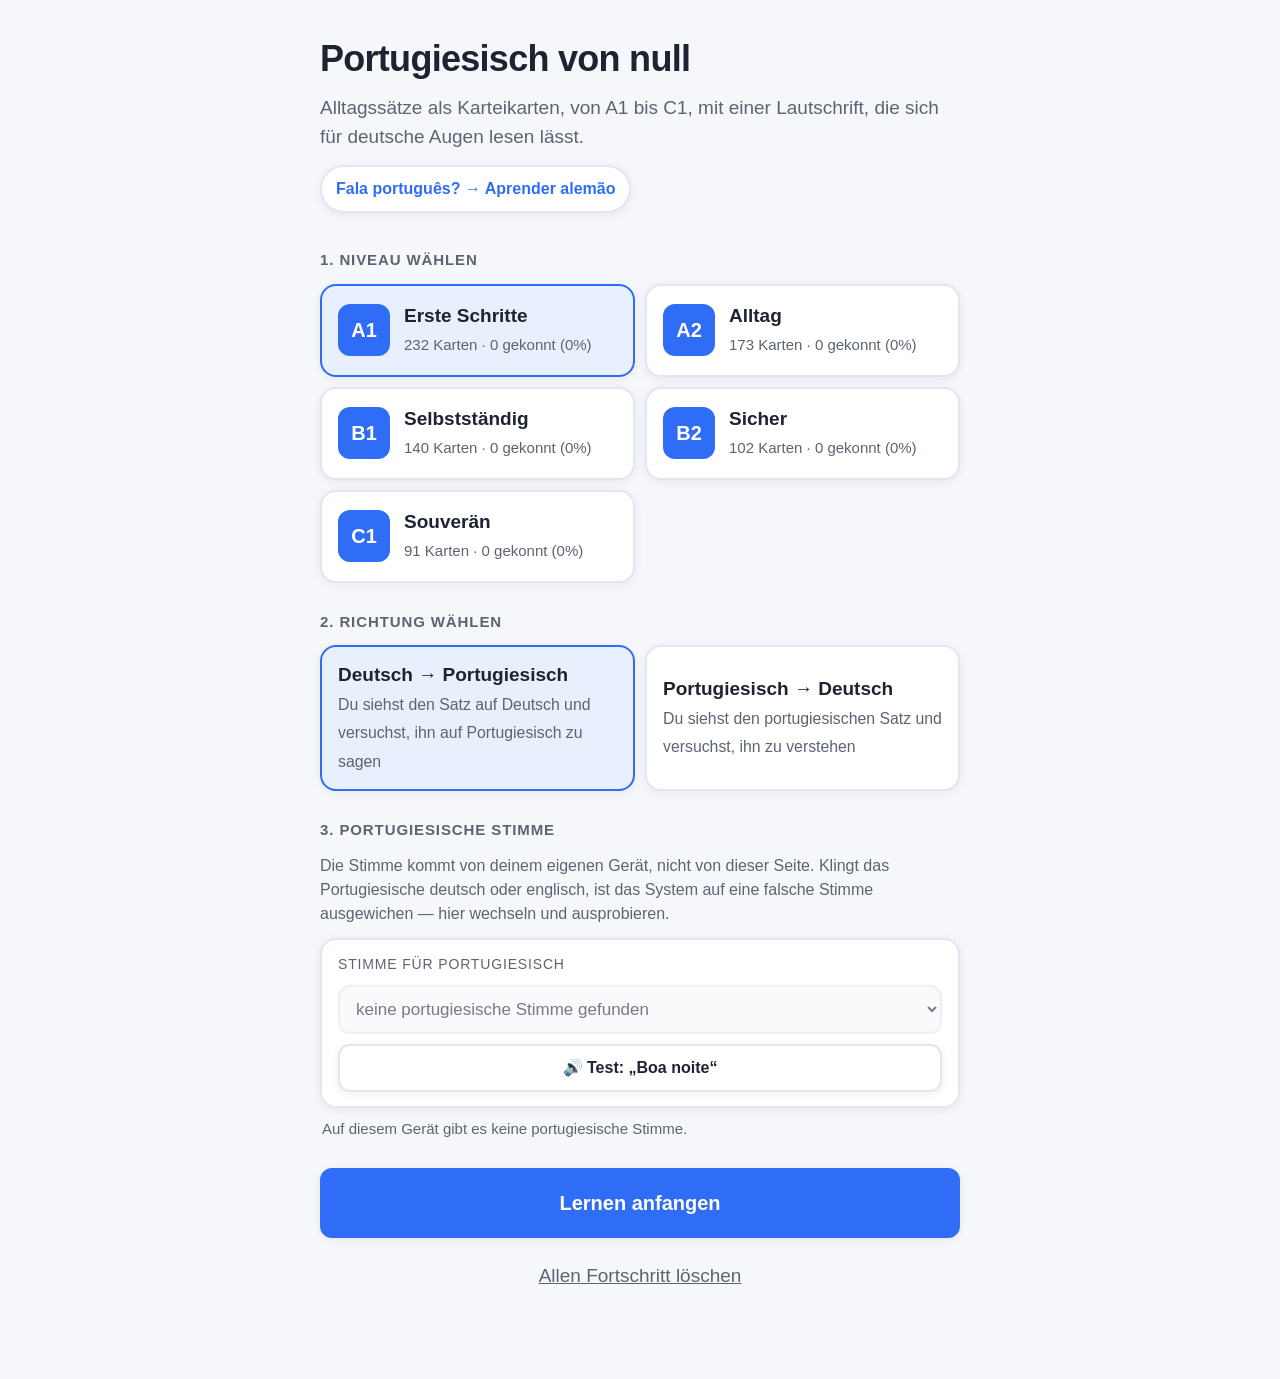
==== portugiesisch.html @ ea0fc240 "Acrescenta o curso espelho: português para quem fala alemão O site passa a ter duas páginas sobre os" ====
<!doctype html>
<html lang="de-DE">
<head>
<meta charset="utf-8">
<meta name="viewport" content="width=device-width, initial-scale=1">
<title>Portugiesisch von null</title>
<meta name="description" content="Portugiesisch von null lernen: 738 Karteikarten mit Alltagssätzen von A1 bis C1, mit einer Lautschrift für deutsche Leser und Ton.">
<link rel="stylesheet" href="css/style.css?v=3">
<link rel="icon" href="data:image/svg+xml,<svg xmlns='http://www.w3.org/2000/svg' viewBox='0 0 100 100'><text y='.9em' font-size='90'>🗣️</text></svg>">
<!-- O ?v= serve para furar o cache do GitHub Pages (max-age=600): sem ele,
     quem já abriu o site continua com a versão antiga por até 10 minutos.
     Ao mudar css/js/cards, suba o número aqui também. -->
</head>
<body>

<!-- Os textos desta página são preenchidos por js/app.js conforme o curso,
     para que index.html e portugiesisch.html compartilhem a mesma estrutura. -->

<!-- ------------------------------------------------------------- TELA INICIAL -->
<main id="tela-inicio" class="tela">
  <header class="cabecalho">
    <h1 id="txt-titulo">Portugiesisch von null</h1>
    <p class="subtitulo" id="txt-subtitulo"></p>
    <a class="troca-curso" id="link-outro-curso" href="index.html"></a>
  </header>

  <section class="bloco">
    <h2 id="txt-passo1"></h2>
    <div id="lista-niveis" class="niveis"></div>
  </section>

  <section class="bloco">
    <h2 id="txt-passo2"></h2>
    <div class="direcoes" id="lista-direcoes" role="group"></div>
  </section>

  <section class="bloco">
    <h2 id="txt-passo3"></h2>
    <p class="explica-voz" id="txt-explica-voz"></p>
    <div class="escolha-voz">
      <label class="rotulo-voz" id="rotulo-voz" for="seletor-voz"></label>
      <select id="seletor-voz"></select>
      <button type="button" class="btn btn-pequeno" id="btn-testar-voz"></button>
    </div>
    <p id="diagnostico-voz" class="diagnostico-voz"></p>
  </section>

  <p id="aviso-voz" class="aviso" hidden></p>

  <section class="bloco rodape-inicio">
    <button type="button" id="btn-comecar" class="btn btn-grande"></button>
    <button type="button" id="btn-zerar-tudo" class="btn btn-texto"></button>
  </section>
</main>

<!-- ---------------------------------------------------------------- ESTUDO -->
<main id="tela-estudo" class="tela" hidden>
  <header class="barra-topo">
    <button type="button" id="btn-voltar" class="btn btn-icone">←</button>
    <div class="info-sessao">
      <span id="rotulo-sessao"></span>
      <span id="contador" class="contador"></span>
    </div>
    <button type="button" id="btn-embaralhar" class="btn btn-icone">⇄</button>
  </header>

  <div class="progresso" role="progressbar"
       aria-valuemin="0" aria-valuemax="100" aria-valuenow="0" id="progresso">
    <div id="progresso-barra" class="progresso-barra"></div>
  </div>
  <p id="progresso-texto" class="progresso-texto"></p>

  <div id="card" class="card" tabindex="0" role="button">
    <div class="card-inner" id="card-inner">

      <div class="card-face card-frente">
        <p class="etiqueta" id="etiqueta-frente"></p>
        <p class="frase" id="frase-frente"></p>
        <p class="dica" id="txt-dica"></p>
      </div>

      <div class="card-face card-verso">
        <p class="etiqueta" id="etiqueta-verso"></p>
        <p class="frase frase-verso" id="frase-verso"></p>
        <p class="pronuncia" id="pronuncia-frase"></p>
        <div class="palavras" id="palavras"></div>
        <p class="gramatica" id="gramatica" hidden></p>
      </div>

    </div>
  </div>

  <div id="painel-palavra" class="painel-palavra" hidden>
    <button type="button" class="fechar-painel" id="fechar-painel">×</button>
    <p class="palavra-de" id="painel-de"></p>
    <p class="palavra-pt" id="painel-pt"></p>
    <dl class="palavra-detalhes">
      <dt id="txt-silabas"></dt><dd id="painel-silabas"></dd>
      <dt id="txt-pronuncia"></dt><dd id="painel-pronuncia"></dd>
    </dl>
    <button type="button" class="btn btn-pequeno" id="painel-ouvir"></button>
  </div>

  <div class="audios">
    <button type="button" class="btn btn-audio" id="btn-ouvir"></button>
    <button type="button" class="btn btn-audio" id="btn-ouvir-devagar"></button>
    <button type="button" class="btn btn-audio" id="btn-ouvir-palavras"></button>
    <a class="btn btn-audio btn-link" id="link-tradutor" href="#"
       target="_blank" rel="noopener"></a>
  </div>

  <p class="voz-em-uso">
    <span id="txt-voz-em-uso"></span>
    <strong id="voz-atual">—</strong>
    <button type="button" class="btn-texto-pequeno" id="btn-trocar-voz"></button>
  </p>

  <div class="avaliacao">
    <button type="button" class="btn btn-nao-sei" id="btn-nao-sei"></button>
    <button type="button" class="btn btn-sei" id="btn-sei"></button>
  </div>

  <div class="navegacao">
    <button type="button" class="btn" id="btn-anterior"></button>
    <button type="button" class="btn" id="btn-reiniciar"></button>
    <button type="button" class="btn" id="btn-proximo"></button>
  </div>

  <p class="atalhos" id="txt-atalhos"></p>
</main>

<script>window.CURSO = 'pt';</script>
<script src="data/cards.js?v=3"></script>
<script src="js/app.js?v=3"></script>
</body>
</html>
---- css/style.css ----
/* Alemão do zero — estilos. Claro, com texto grande e pensado para o celular. */

:root {
  --fundo: #f6f7fb;
  --papel: #ffffff;
  --tinta: #1d2330;
  --tinta-fraca: #5b6472;
  --borda: #e2e6ef;
  --destaque: #2f6df6;
  --destaque-fraco: #e8f0fe;
  --sei: #1a8f54;
  --sei-fraco: #e4f6ec;
  --nao-sei: #c9452f;
  --nao-sei-fraco: #fdece9;
  --aviso: #8a5a00;
  --aviso-fundo: #fff5dd;
  --raio: 16px;
  --sombra: 0 2px 10px rgba(18, 28, 50, .07);
}

* { box-sizing: border-box; }

html { -webkit-text-size-adjust: 100%; }

body {
  margin: 0;
  overflow-wrap: break-word;
  word-break: break-word;
  padding: 0 16px 48px;
  background: var(--fundo);
  color: var(--tinta);
  font-family: -apple-system, BlinkMacSystemFont, "Segoe UI", Roboto, Helvetica, Arial, sans-serif;
  font-size: 18px;
  line-height: 1.5;
}

.tela { max-width: 640px; margin: 0 auto; }

/* ---------------------------------------------------------- tela inicial */

.cabecalho { padding: 32px 0 8px; }

h1 { font-size: 30px; margin: 0 0 8px; letter-spacing: -.02em; }

.subtitulo { margin: 0; color: var(--tinta-fraca); }

h2 {
  font-size: 15px;
  text-transform: uppercase;
  letter-spacing: .06em;
  color: var(--tinta-fraca);
  margin: 0 0 12px;
}

.bloco { margin: 28px 0; }

.niveis { display: grid; gap: 10px; }

.nivel {
  display: flex;
  align-items: center;
  gap: 14px;
  width: 100%;
  padding: 16px;
  background: var(--papel);
  border: 2px solid var(--borda);
  border-radius: var(--raio);
  box-shadow: var(--sombra);
  font: inherit;
  color: inherit;
  text-align: left;
  cursor: pointer;
}

.nivel[aria-pressed="true"] {
  border-color: var(--destaque);
  background: var(--destaque-fraco);
}

.nivel-sigla {
  flex: 0 0 52px;
  height: 52px;
  display: grid;
  place-items: center;
  border-radius: 12px;
  background: var(--destaque);
  color: #fff;
  font-size: 20px;
  font-weight: 700;
}

.nivel-info { flex: 1 1 auto; min-width: 0; }
.nivel-titulo { font-weight: 600; display: block; }
.nivel-detalhe { color: var(--tinta-fraca); font-size: 15px; }

.nivel-progresso {
  margin-top: 8px;
  height: 6px;
  border-radius: 99px;
  background: var(--borda);
  overflow: hidden;
}

.nivel-progresso span {
  display: block;
  height: 100%;
  background: var(--sei);
  border-radius: 99px;
}

.direcoes { display: grid; gap: 10px; }

.direcao {
  padding: 14px 16px;
  background: var(--papel);
  border: 2px solid var(--borda);
  border-radius: var(--raio);
  box-shadow: var(--sombra);
  font: inherit;
  color: inherit;
  text-align: left;
  cursor: pointer;
}

.direcao[aria-pressed="true"] {
  border-color: var(--destaque);
  background: var(--destaque-fraco);
}

.direcao strong { display: block; }
.direcao small { color: var(--tinta-fraca); }

.aviso {
  padding: 14px 16px;
  background: var(--aviso-fundo);
  color: var(--aviso);
  border-radius: var(--raio);
  font-size: 16px;
}

.aviso strong { display: block; margin-bottom: 4px; }

.rodape-inicio { display: grid; gap: 12px; justify-items: stretch; }

/* ------------------------------------------------------------------ botões */

.btn {
  padding: 12px 16px;
  background: var(--papel);
  border: 2px solid var(--borda);
  border-radius: 12px;
  box-shadow: var(--sombra);
  font: inherit;
  font-weight: 600;
  color: inherit;
  cursor: pointer;
}

.btn:active { transform: translateY(1px); }

.btn-grande {
  padding: 18px;
  font-size: 20px;
  background: var(--destaque);
  border-color: var(--destaque);
  color: #fff;
}

.btn-texto {
  background: none;
  border: none;
  box-shadow: none;
  color: var(--tinta-fraca);
  font-weight: 500;
  text-decoration: underline;
}

.btn-icone {
  width: 44px;
  height: 44px;
  padding: 0;
  font-size: 20px;
  line-height: 1;
}

.btn-pequeno { padding: 10px 14px; font-size: 16px; }

.btn:disabled { opacity: .45; cursor: default; }

/* ------------------------------------------------------------ barra do topo */

.barra-topo {
  display: flex;
  align-items: center;
  gap: 12px;
  padding: 16px 0 12px;
}

.info-sessao {
  flex: 1 1 auto;
  min-width: 0;
  display: flex;
  flex-direction: column;
  line-height: 1.25;
}

#rotulo-sessao { font-weight: 600; }

.contador { color: var(--tinta-fraca); font-size: 15px; }

.progresso {
  height: 8px;
  border-radius: 99px;
  background: var(--borda);
  overflow: hidden;
}

.progresso-barra {
  height: 100%;
  width: 0;
  background: var(--sei);
  border-radius: 99px;
  transition: width .25s ease;
}

.progresso-texto {
  margin: 8px 0 16px;
  font-size: 15px;
  color: var(--tinta-fraca);
}

/* ------------------------------------------------------------------- card */

.card {
  perspective: 1400px;
  min-height: 300px;
  transition: height .25s ease;
  cursor: pointer;
  outline-offset: 4px;
}

.card-inner {
  position: relative;
  width: 100%;
  min-height: 300px;
  transform-style: preserve-3d;
  transition: transform .45s cubic-bezier(.4, .1, .2, 1);
}

.card.virado .card-inner { transform: rotateY(180deg); }

.card-face {
  position: absolute;
  inset: 0;
  display: flex;
  flex-direction: column;
  justify-content: center;
  gap: 12px;
  padding: 24px 20px;
  background: var(--papel);
  border: 1px solid var(--borda);
  border-radius: 20px;
  box-shadow: var(--sombra);
  backface-visibility: hidden;
  -webkit-backface-visibility: hidden;
}

.card-verso {
  transform: rotateY(180deg);
  justify-content: flex-start;
  overflow-y: auto;
}

.etiqueta {
  margin: 0;
  font-size: 13px;
  text-transform: uppercase;
  letter-spacing: .08em;
  color: var(--tinta-fraca);
}

.frase {
  margin: 0;
  font-size: 30px;
  font-weight: 600;
  line-height: 1.25;
  letter-spacing: -.01em;
}

.frase-verso { font-size: 26px; }

.dica { margin: 0; font-size: 14px; color: var(--tinta-fraca); }

.pronuncia {
  margin: 0;
  font-size: 18px;
  color: var(--destaque);
  font-variant-numeric: tabular-nums;
}

.palavras { display: flex; flex-wrap: wrap; gap: 8px; margin-top: 4px; }

.palavra {
  padding: 8px 12px;
  background: var(--fundo);
  border: 1px solid var(--borda);
  border-radius: 99px;
  font: inherit;
  font-size: 17px;
  color: inherit;
  cursor: pointer;
}

.palavra:hover, .palavra.ativa {
  background: var(--destaque-fraco);
  border-color: var(--destaque);
}

.gramatica {
  margin: 4px 0 0;
  padding: 12px 14px;
  background: var(--destaque-fraco);
  border-radius: 12px;
  font-size: 16px;
  line-height: 1.45;
}

/* -------------------------------------------------------- painel da palavra */

.painel-palavra {
  position: relative;
  margin-top: 14px;
  padding: 16px 44px 16px 16px;
  background: var(--papel);
  border: 2px solid var(--destaque);
  border-radius: var(--raio);
  box-shadow: var(--sombra);
}

.fechar-painel {
  position: absolute;
  top: 8px;
  right: 8px;
  width: 32px;
  height: 32px;
  border: none;
  background: none;
  font-size: 24px;
  line-height: 1;
  color: var(--tinta-fraca);
  cursor: pointer;
}

.palavra-de { margin: 0; font-size: 24px; font-weight: 700; }
.palavra-pt { margin: 2px 0 10px; color: var(--tinta-fraca); }

.palavra-detalhes {
  display: grid;
  grid-template-columns: auto 1fr;
  gap: 4px 12px;
  margin: 0 0 12px;
  font-size: 16px;
}

.palavra-detalhes dt { color: var(--tinta-fraca); }
.palavra-detalhes dd { margin: 0; font-weight: 600; }

/* ------------------------------------------------------ áudio e navegação */

.audios {
  display: flex;
  flex-wrap: wrap;
  gap: 8px;
  margin: 16px 0;
}

.btn-audio { flex: 1 1 46%; font-size: 16px; padding: 12px 10px; }

.btn-link {
  text-align: center;
  text-decoration: none;
  color: var(--tinta-fraca);
}

.avaliacao { display: flex; gap: 10px; }

.avaliacao .btn { flex: 1 1 50%; padding: 16px; font-size: 18px; }

.btn-sei { background: var(--sei-fraco); border-color: var(--sei); color: var(--sei); }
.btn-nao-sei { background: var(--nao-sei-fraco); border-color: var(--nao-sei); color: var(--nao-sei); }

.navegacao { display: flex; gap: 8px; margin-top: 10px; }
.navegacao .btn { flex: 1 1 33%; font-size: 16px; padding: 12px 8px; }

.atalhos {
  margin: 20px 0 0;
  font-size: 14px;
  color: var(--tinta-fraca);
  text-align: center;
}

kbd {
  padding: 1px 6px;
  border: 1px solid var(--borda);
  border-bottom-width: 2px;
  border-radius: 6px;
  background: var(--papel);
  font-family: inherit;
  font-size: .9em;
}

/* --------------------------------------------------------------- telas maiores */

@media (min-width: 560px) {
  body { font-size: 19px; }
  h1 { font-size: 36px; }
  .frase { font-size: 38px; }
  .frase-verso { font-size: 32px; }
  .card, .card-inner { min-height: 340px; }
  .niveis { grid-template-columns: 1fr 1fr; }
  .direcoes { grid-template-columns: 1fr 1fr; }
  .btn-audio { flex: 1 1 22%; }
}

@media (prefers-reduced-motion: reduce) {
  .card-inner, .progresso-barra { transition: none; }
}

/* --------------------------------------------------------- escolha da voz */

.explica-voz {
  margin: 0 0 12px;
  font-size: 16px;
  color: var(--tinta-fraca);
}

.escolha-voz {
  display: grid;
  gap: 10px;
  padding: 14px 16px;
  background: var(--papel);
  border: 2px solid var(--borda);
  border-radius: var(--raio);
  box-shadow: var(--sombra);
}

.rotulo-voz {
  font-size: 14px;
  text-transform: uppercase;
  letter-spacing: .06em;
  color: var(--tinta-fraca);
}

#seletor-voz {
  width: 100%;
  padding: 12px;
  background: var(--fundo);
  border: 2px solid var(--borda);
  border-radius: 12px;
  font: inherit;
  font-size: 17px;
  color: inherit;
}

#seletor-voz:disabled { opacity: .6; }

.diagnostico-voz {
  margin: 10px 2px 0;
  font-size: 15px;
  color: var(--tinta-fraca);
}

.voz-em-uso {
  margin: 0 0 12px;
  font-size: 15px;
  color: var(--tinta-fraca);
  text-align: center;
}

.btn-texto-pequeno {
  margin-left: 6px;
  padding: 2px 4px;
  background: none;
  border: none;
  font: inherit;
  font-size: 15px;
  color: var(--destaque);
  text-decoration: underline;
  cursor: pointer;
}

/* ------------------------------------------------------- troca de curso */

.troca-curso {
  display: inline-block;
  margin-top: 14px;
  padding: 10px 14px;
  background: var(--papel);
  border: 2px solid var(--borda);
  border-radius: 999px;
  box-shadow: var(--sombra);
  font-size: 16px;
  font-weight: 600;
  color: var(--destaque);
  text-decoration: none;
}

.troca-curso:hover { border-color: var(--destaque); }
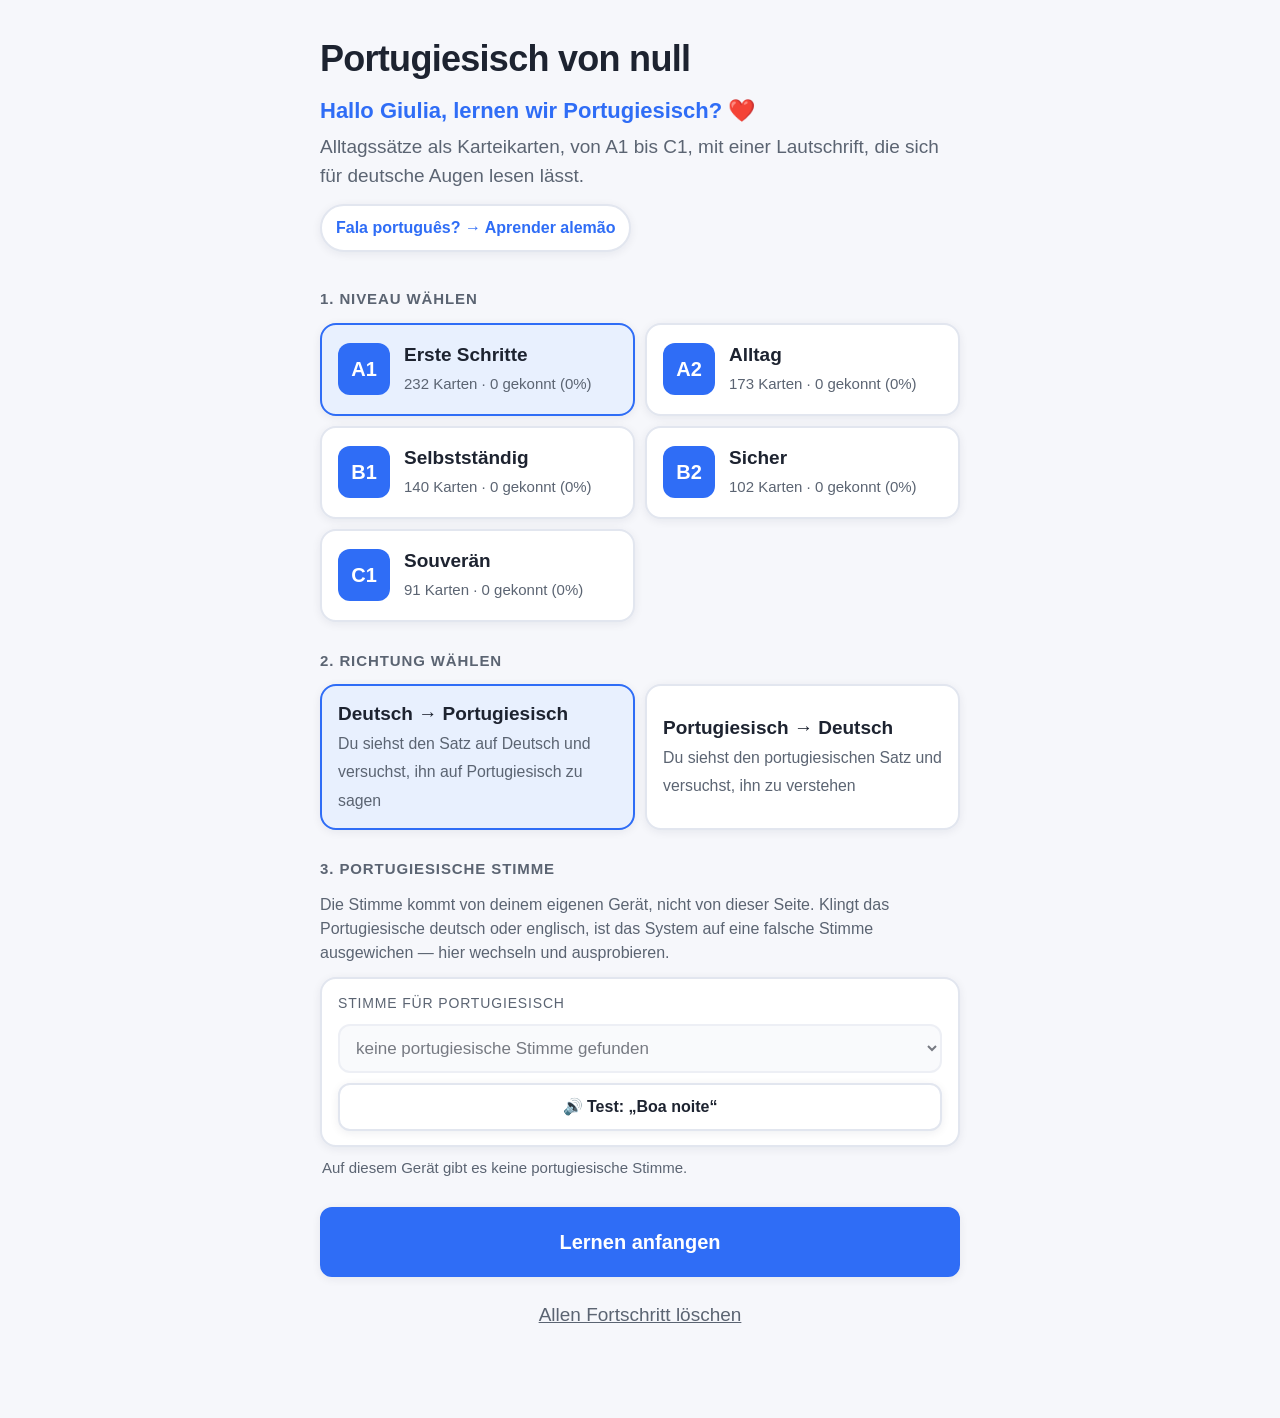
==== commit 4d1b9053: "Põe uma saudação pessoal no topo de cada curso Cada página cumprimenta quem a usa, na língua da próp" ====
--- a/portugiesisch.html
+++ b/portugiesisch.html
@@ -5,7 +5,7 @@
 <meta name="viewport" content="width=device-width, initial-scale=1">
 <title>Portugiesisch von null</title>
 <meta name="description" content="Portugiesisch von null lernen: 738 Karteikarten mit Alltagssätzen von A1 bis C1, mit einer Lautschrift für deutsche Leser und Ton.">
-<link rel="stylesheet" href="css/style.css?v=3">
+<link rel="stylesheet" href="css/style.css?v=4">
 <link rel="icon" href="data:image/svg+xml,<svg xmlns='http://www.w3.org/2000/svg' viewBox='0 0 100 100'><text y='.9em' font-size='90'>🗣️</text></svg>">
 <!-- O ?v= serve para furar o cache do GitHub Pages (max-age=600): sem ele,
      quem já abriu o site continua com a versão antiga por até 10 minutos.
@@ -20,6 +20,7 @@
 <main id="tela-inicio" class="tela">
   <header class="cabecalho">
     <h1 id="txt-titulo">Portugiesisch von null</h1>
+    <p class="saudacao" id="txt-saudacao"></p>
     <p class="subtitulo" id="txt-subtitulo"></p>
     <a class="troca-curso" id="link-outro-curso" href="index.html"></a>
   </header>
@@ -130,7 +131,7 @@
 </main>
 
 <script>window.CURSO = 'pt';</script>
-<script src="data/cards.js?v=3"></script>
-<script src="js/app.js?v=3"></script>
+<script src="data/cards.js?v=4"></script>
+<script src="js/app.js?v=4"></script>
 </body>
 </html>
--- a/css/style.css
+++ b/css/style.css
@@ -506,3 +506,16 @@
 }
 
 .troca-curso:hover { border-color: var(--destaque); }
+
+/* ---------------------------------------------------------- saudação */
+
+.saudacao {
+  margin: 0 0 6px;
+  font-size: 20px;
+  font-weight: 600;
+  color: var(--destaque);
+}
+
+@media (min-width: 560px) {
+  .saudacao { font-size: 22px; }
+}
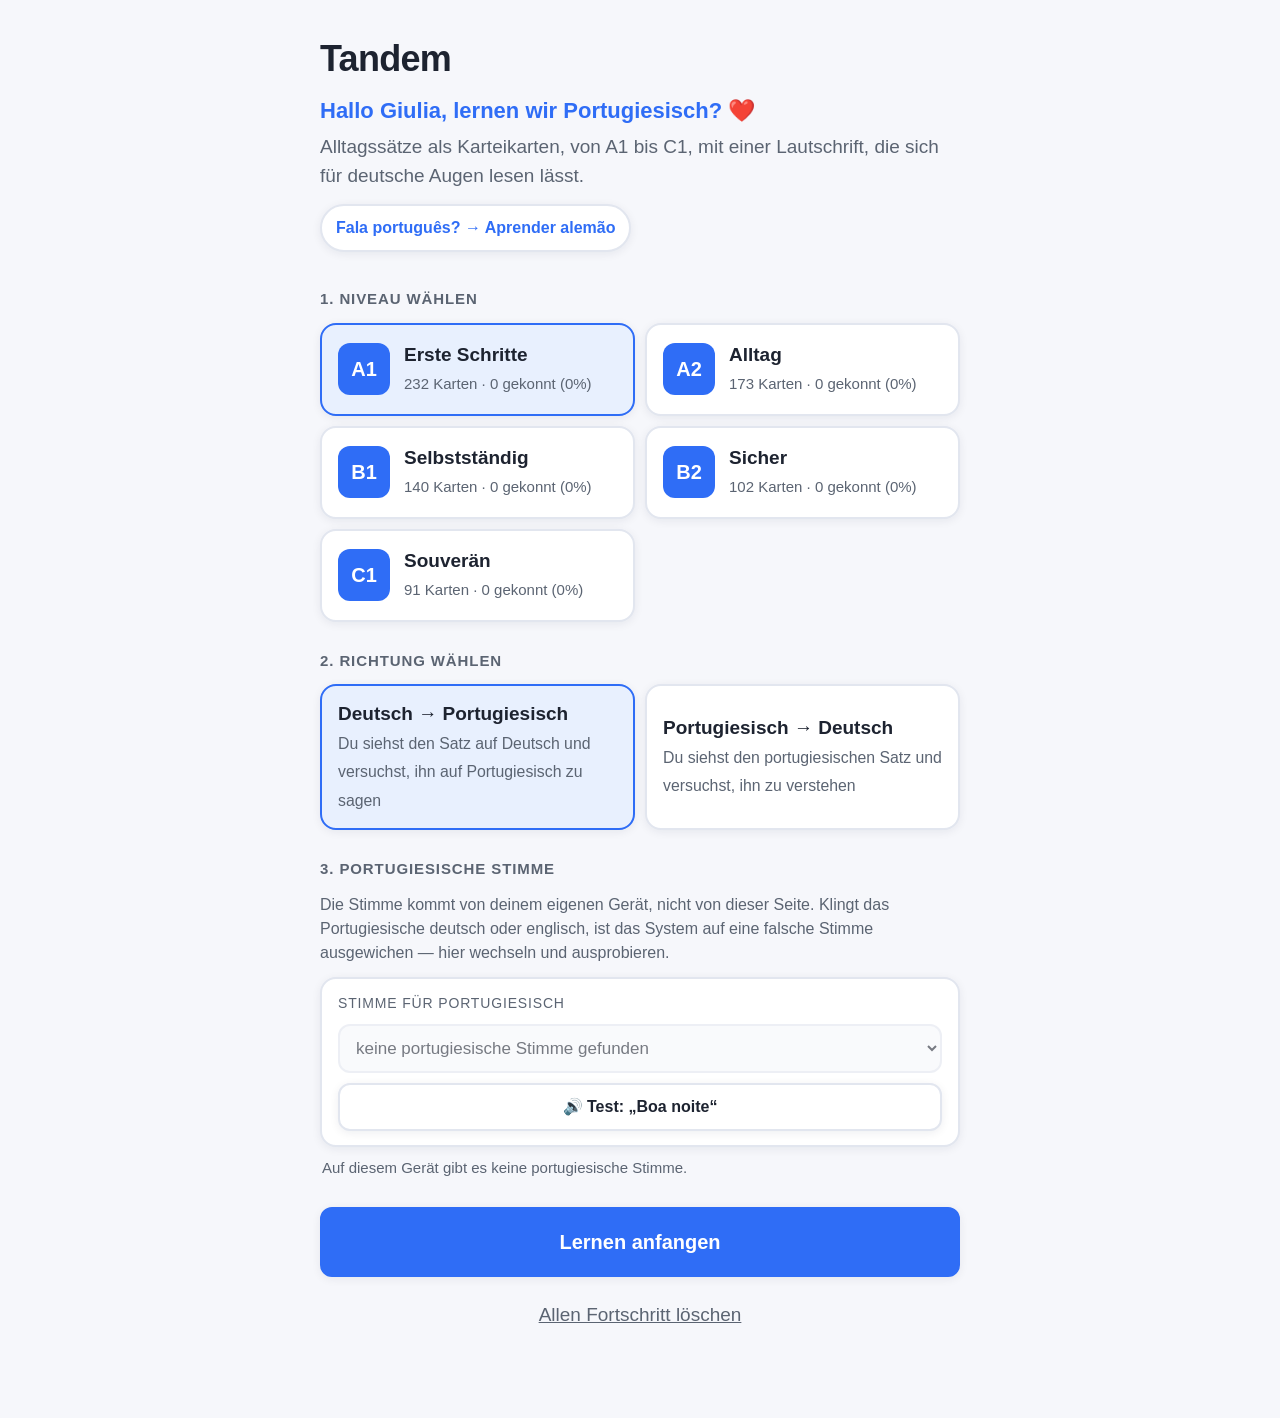
==== commit a5373dfa: "Dá ao site um nome comum aos dois cursos: Tandem Até agora cada página tinha o seu próprio nome ("Al" ====
--- a/portugiesisch.html
+++ b/portugiesisch.html
@@ -3,9 +3,9 @@
 <head>
 <meta charset="utf-8">
 <meta name="viewport" content="width=device-width, initial-scale=1">
-<title>Portugiesisch von null</title>
-<meta name="description" content="Portugiesisch von null lernen: 738 Karteikarten mit Alltagssätzen von A1 bis C1, mit einer Lautschrift für deutsche Leser und Ton.">
-<link rel="stylesheet" href="css/style.css?v=4">
+<title>Tandem · Português</title>
+<meta name="description" content="Tandem: Portugiesisch lernen mit 738 Karteikarten von A1 bis C1, mit Lautschrift für deutsche Leser und Ton.">
+<link rel="stylesheet" href="css/style.css?v=6">
 <link rel="icon" href="data:image/svg+xml,<svg xmlns='http://www.w3.org/2000/svg' viewBox='0 0 100 100'><text y='.9em' font-size='90'>🗣️</text></svg>">
 <!-- O ?v= serve para furar o cache do GitHub Pages (max-age=600): sem ele,
      quem já abriu o site continua com a versão antiga por até 10 minutos.
@@ -19,7 +19,7 @@
 <!-- ------------------------------------------------------------- TELA INICIAL -->
 <main id="tela-inicio" class="tela">
   <header class="cabecalho">
-    <h1 id="txt-titulo">Portugiesisch von null</h1>
+    <h1 id="txt-titulo">Tandem</h1>
     <p class="saudacao" id="txt-saudacao"></p>
     <p class="subtitulo" id="txt-subtitulo"></p>
     <a class="troca-curso" id="link-outro-curso" href="index.html"></a>
@@ -131,7 +131,7 @@
 </main>
 
 <script>window.CURSO = 'pt';</script>
-<script src="data/cards.js?v=4"></script>
-<script src="js/app.js?v=4"></script>
+<script src="data/cards.js?v=6"></script>
+<script src="js/app.js?v=6"></script>
 </body>
 </html>
